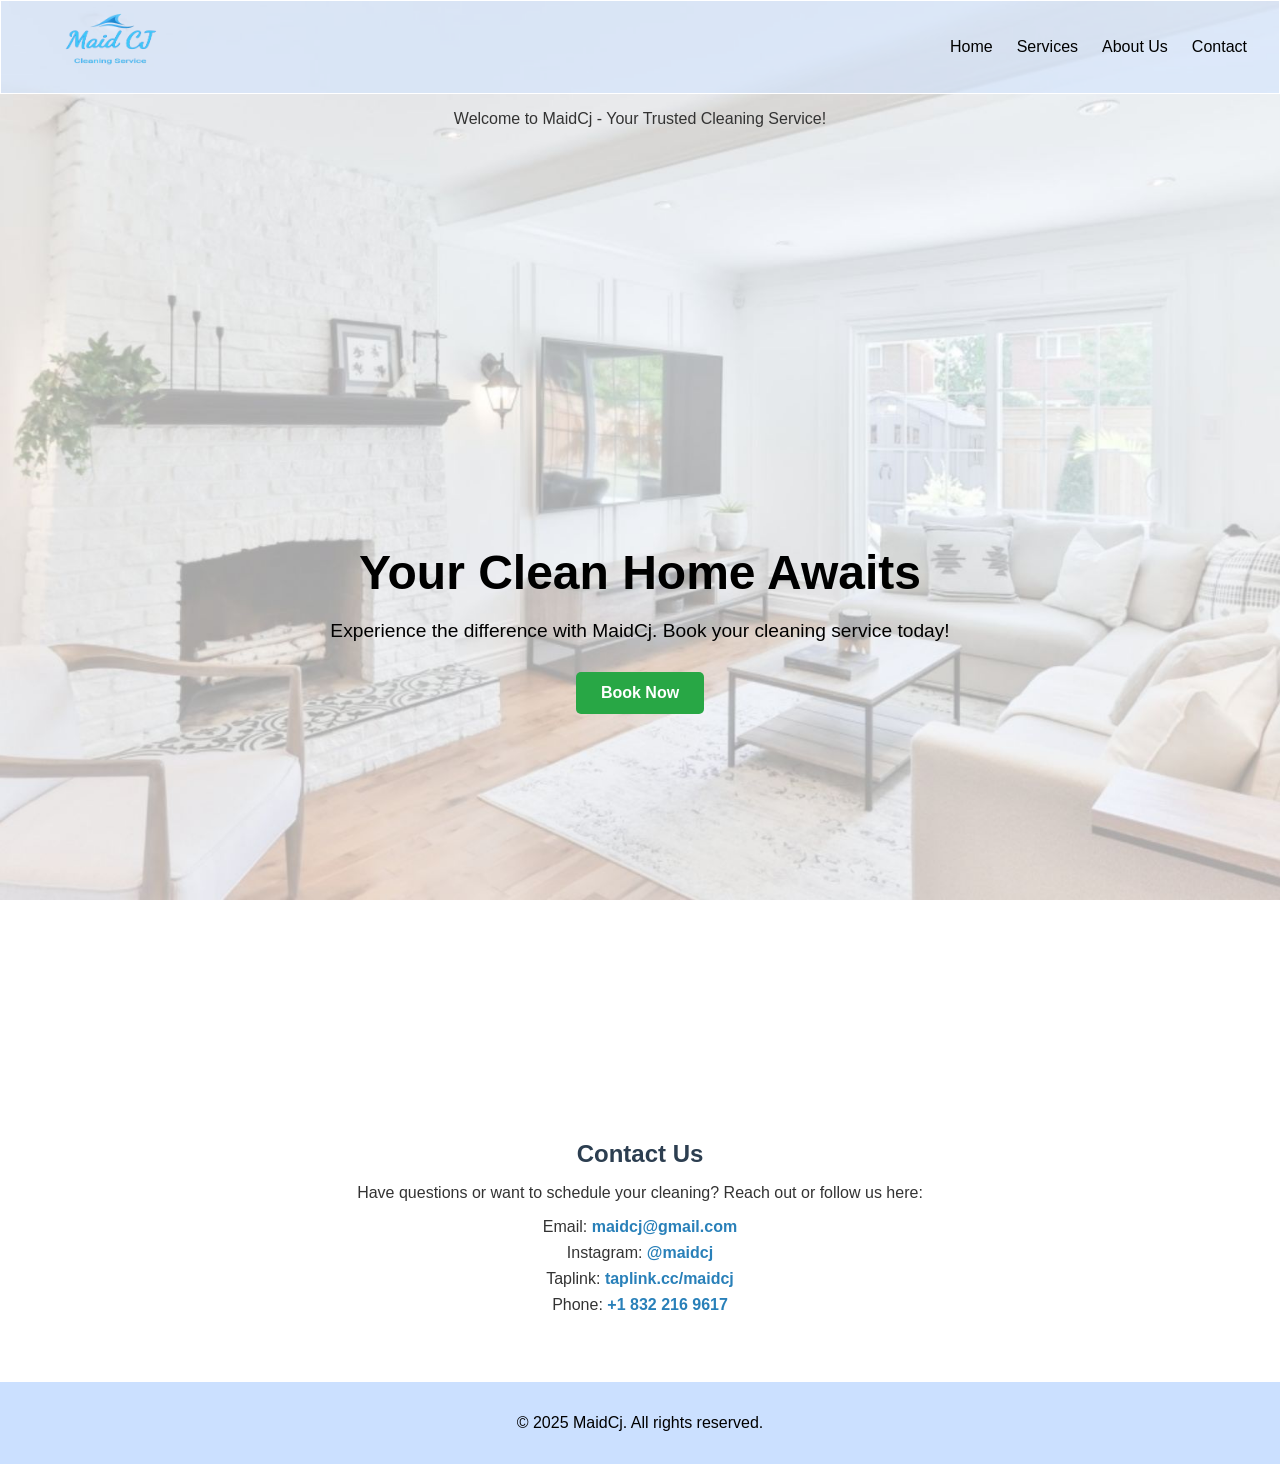
==== maid_page/index.html @ c974608c "Add files via upload" ====
<!DOCTYPE html>
<html lang="es">

<head>
  <meta charset="UTF-8">
  <meta name="viewport" content="width=device-width, initial-scale=1.0">
  <title>MaidCj</title>
  <link rel="stylesheet" href="assets/css/style.css">
</head>

<body>
  <header>
    <nav class="navbar">
      <div class="logo">
        <a href="index.html">
          <img src="assets/img/logo1.png" alt="MaidCj Logo"></a>
      </div>
      <button class="menu-toggle">&#9776;</button> <!-- ícono hamburguesa -->
      <ul class="nav-links">
        <li><a href="index.html">Home</a></li>
        <li><a href="services.html">Services</a></li>
        <li><a href="about.html">About Us</a></li>
        <li><a href="contact.html">Contact</a></li>
      </ul>
    </nav>
  </header>

  <p class="titulo">Welcome to MaidCj - Your Trusted Cleaning Service!</p>
  <section class="hero-section">
    <div class="hero-content">
      <h1>Your Clean Home Awaits</h1>
      <p>Experience the difference with MaidCj. Book your cleaning service today!</p>
      <a href="contact.html" class="cta-button">Book Now</a>
    </div>
  </section>

  <main>
    <!-- Aquí puedes insertar contenido adicional si lo necesitas -->
  </main>

  <section id="contact">
    <h2>Contact Us</h2>
    <p>Have questions or want to schedule your cleaning? Reach out or follow us here:</p>
    <ul>
      <li>Email: <a href="https://mail.google.com/mail/?view=cm&to=maidcj@gmail.com"
          target="_blank">maidcj@gmail.com</a></li>
      <li>Instagram: <a href="https://www.instagram.com/maidcj3/" target="_blank">@maidcj</a></li>
      <li>Taplink: <a href="https://taplink.cc/maidcj" target="_blank">taplink.cc/maidcj</a></li>
      <li>Phone: <a href="https://api.whatsapp.com/send/?phone=%2B18322169617&text&type=phone_number&app_absent=0"
          target="_blank">+1 832 216 9617</a></li>
    </ul>
  </section>

  <footer>
    <p>&copy; 2025 MaidCj. All rights reserved.</p>
  </footer>

  <script>
    const toggle = document.querySelector('.menu-toggle');
    const navLinks = document.querySelector('.nav-links');

    toggle.addEventListener('click', () => {
      navLinks.classList.toggle('show');
    });
  </script>
</body>

</html>
---- maid_page/assets/css/style.css ----
body {
    margin: 0;
    padding: 0;
    font-family: 'Segoe UI', Arial, sans-serif;
    background: url('../img/casa3.jpg') no-repeat center center fixed;
    color: #333;
    background-size: cover;
}


.navbar {
    display: flex;
    justify-content: space-between;
    align-items: center;
    background: rgba(210, 228, 255, 0.6);
    padding: 1rem 2rem;
    height: 60px;
    position: relative;
    border: #ffffff solid 1px;
}

.logo img {
    height: 220px;
    width: auto;

}

.nav-links {
    list-style: none;
    display: flex;
    gap: 1.5rem;

}

.nav-links a {
    color: #000000;
    text-decoration: none;
    font-weight: 500;
}

.nav-links a:hover {
    text-decoration: underline;
}

.hero {
    padding: 6rem 2rem;
    text-align: center;
    color: #fff;
}

.hero-text h1 {
    font-size: 3rem;
    margin-bottom: 1rem;
}

.hero-text p {
    font-size: 1.2rem;
    margin-bottom: 2rem;
}

.btn {
    background: #ffc107;
    color: #000;
    padding: 0.8rem 1.5rem;
    border-radius: 5px;
    text-decoration: none;
    font-weight: bold;
}

.btn:hover {
    background: #e0a800;
}

.intro {
    padding: 2rem;
    text-align: center;
}

footer {
    background: #cbe0ff;
    color: #000000;
    text-align: center;
    padding: 1rem;
    margin-top: 2rem;
}

.titulo {
    text-align: center;
    margin-bottom: 2rem;
}


/* Hero section */
.hero-section {
    display: flex;
    align-items: center;
    justify-content: center;
    height: 100vh;
    /* ocupa toda la altura de la pantalla */
    text-align: center;
    color: #fff;
    /* texto blanco para contraste *
    /* capa oscura transparente encima del fondo */

}

/* Contenido dentro del hero */
.hero-content h1 {
    font-size: 3rem;
    margin-bottom: 20px;
    color: #000
}

.hero-content p {
    font-size: 1.2rem;
    margin-bottom: 30px;
    color: #000;
}

/* Botón CTA */
.cta-button {
    display: inline-block;
    padding: 12px 25px;
    font-size: 1rem;
    font-weight: bold;
    color: #fff;
    background: #28a745;
    /* verde atractivo */
    border: none;
    border-radius: 5px;
    text-decoration: none;
    transition: background 0.3s ease, transform 0.2s ease;
}

.cta-button:hover {
    background: #218838;
    /* tono más oscuro al pasar el mouse */
    transform: scale(1.05);
    /* efecto de agrandar */
}

.menu-toggle {
    display: none;
    font-size: 2rem;
    background: none;
    border: none;
    cursor: pointer;
}

@media (max-width: 768px) {

    .nav-links {
        position: absolute;
        top: 80%;
        right: 0;
        flex-direction: column;

        /* 🎨 EFECTO VIDRIO */
        background: rgba(210, 228, 255, 0.6);
        backdrop-filter: blur(12px);
        -webkit-backdrop-filter: blur(12px);

        width: 180px;
        height: auto;
        padding: 1rem 0;
        display: none;
        z-index: 999;

        border: 1px solid rgba(255, 255, 255, 0.4);
        border-radius: 12px;
        box-shadow: 0 10px 25px rgba(0, 0, 0, 0.15);
    }

    .nav-links a {
        padding: 12px 20px;
        display: block;
        color: #000;
        font-weight: 500;
    }

    .nav-links a:hover {
        background: rgba(255, 255, 255, 0.25);
        border-radius: 8px;
    }

    .nav-links.show {
        display: flex;
    }

    .menu-toggle {
        display: block;
    }
}

#contact {
    background: transparent;
    padding: 20px;
    border-radius: 8px;
    text-align: center;
    margin-top: 40px;
}

#contact h2 {
    color: #2c3e50;
    margin-bottom: 10px;

}

#contact ul {
    list-style: none;
    padding: 0;
}

#contact li {
    margin: 8px 0;
    font-size: 16px;
}

#contact a {
    color: #2980b9;
    text-decoration: none;
    font-weight: bold;
}

#contact a:hover {
    text-decoration: underline;
}
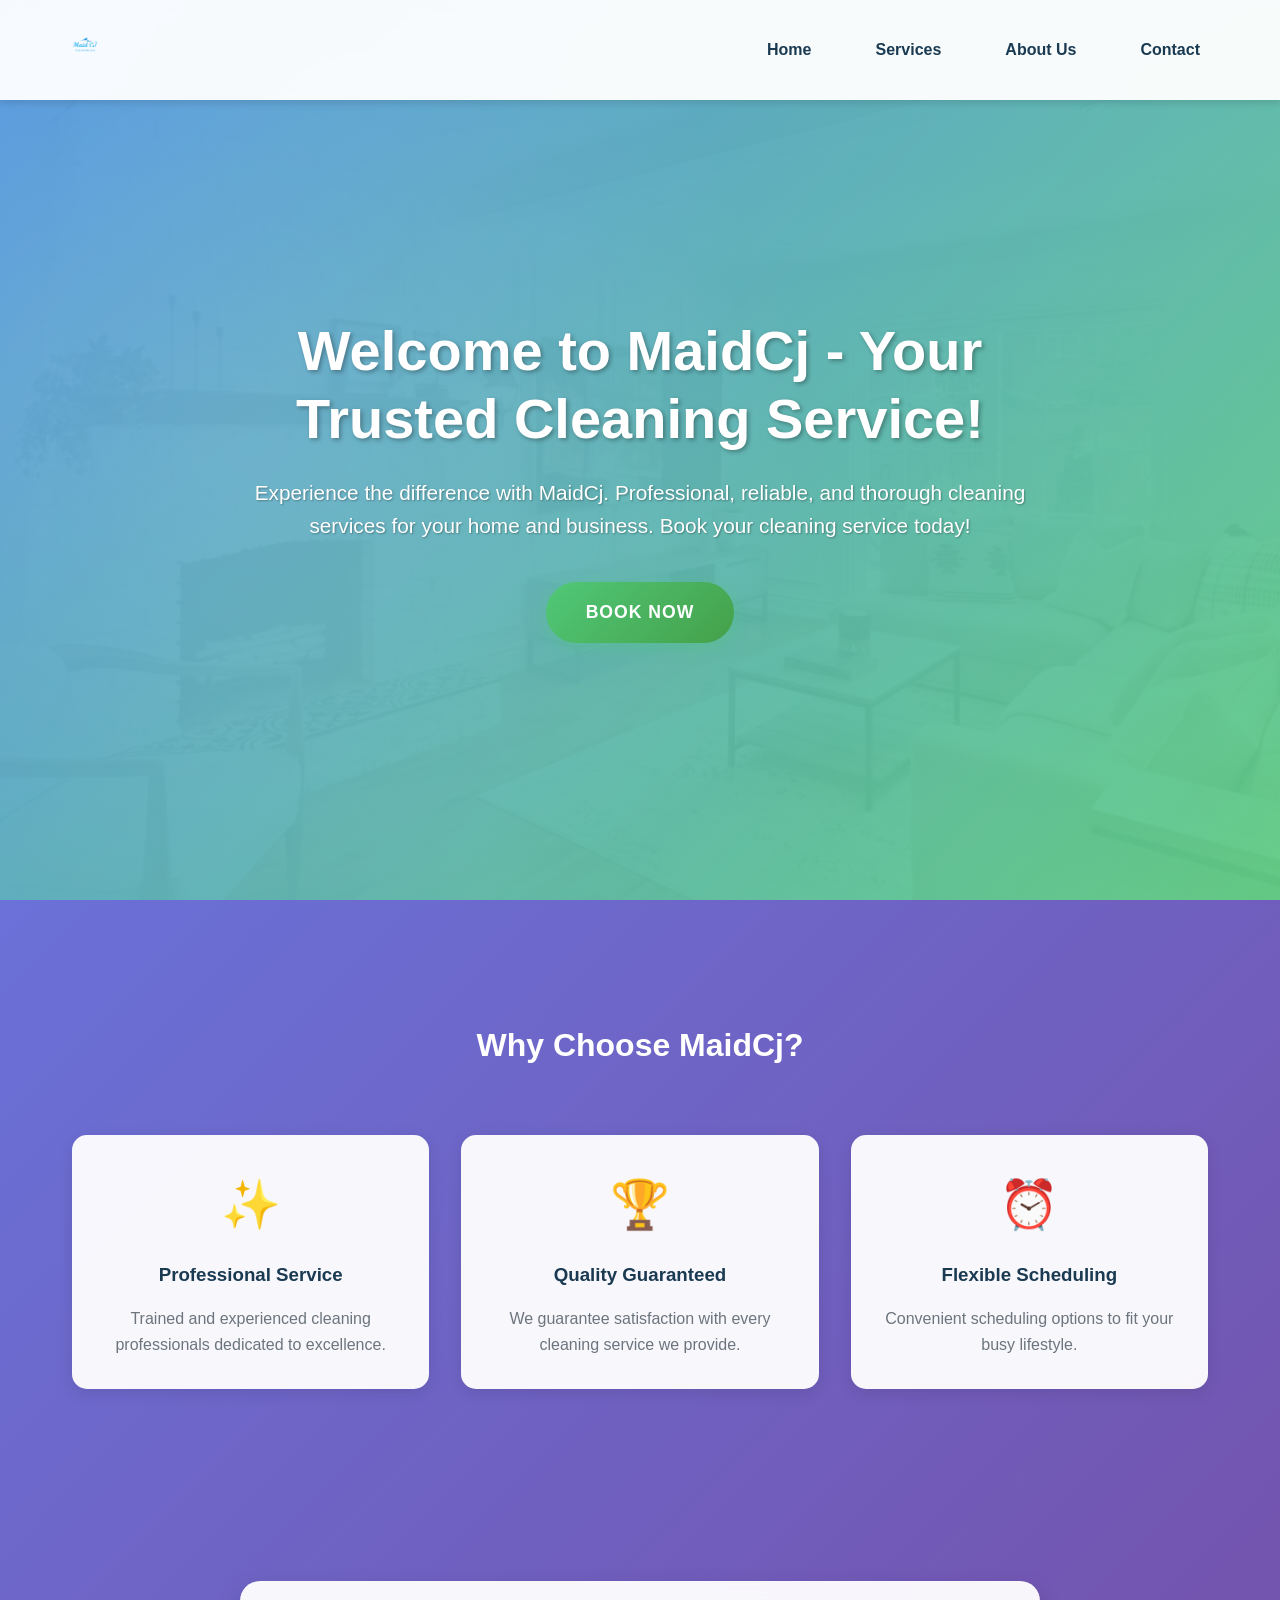
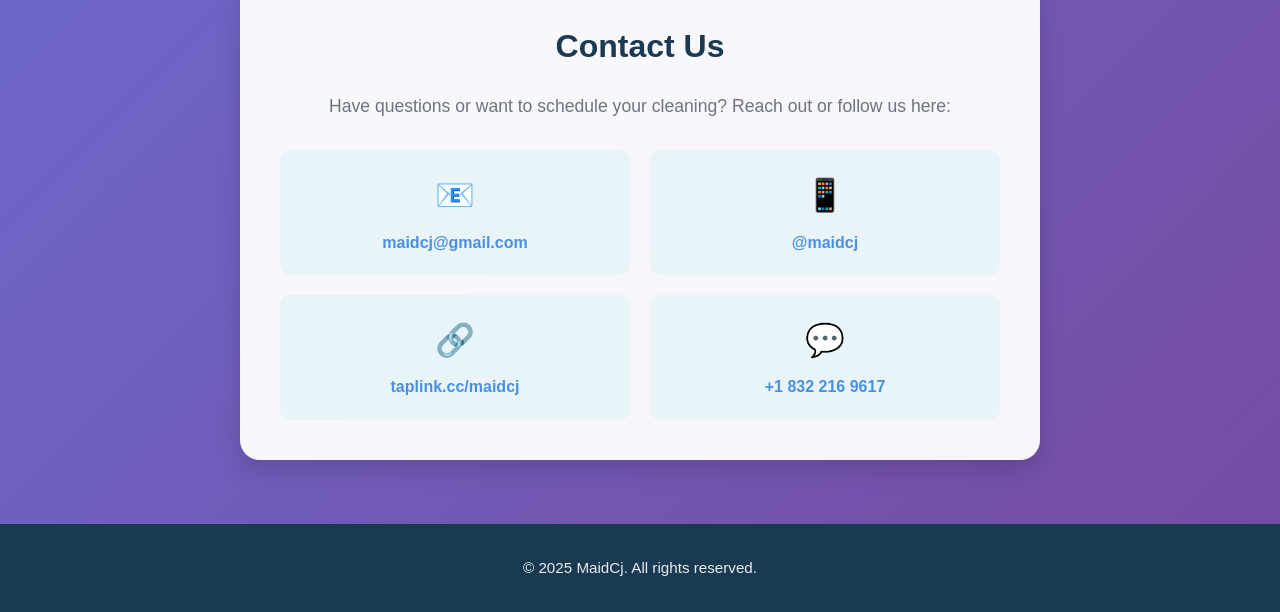
==== commit 2d43341e: "Update MaidCj website with modern design and improved structure - Added comprehensive .gitignore fil" ====
--- a/maid_page/index.html
+++ b/maid_page/index.html
@@ -1,68 +1,97 @@
-<!DOCTYPE html>
-<html lang="es">
-
-<head>
-  <meta charset="UTF-8">
-  <meta name="viewport" content="width=device-width, initial-scale=1.0">
-  <title>MaidCj</title>
-  <link rel="stylesheet" href="assets/css/style.css">
-</head>
-
-<body>
-  <header>
-    <nav class="navbar">
-      <div class="logo">
-        <a href="index.html">
-          <img src="assets/img/logo1.png" alt="MaidCj Logo"></a>
-      </div>
-      <button class="menu-toggle">&#9776;</button> <!-- ícono hamburguesa -->
-      <ul class="nav-links">
-        <li><a href="index.html">Home</a></li>
-        <li><a href="services.html">Services</a></li>
-        <li><a href="about.html">About Us</a></li>
-        <li><a href="contact.html">Contact</a></li>
-      </ul>
-    </nav>
-  </header>
-
-  <p class="titulo">Welcome to MaidCj - Your Trusted Cleaning Service!</p>
-  <section class="hero-section">
-    <div class="hero-content">
-      <h1>Your Clean Home Awaits</h1>
-      <p>Experience the difference with MaidCj. Book your cleaning service today!</p>
-      <a href="contact.html" class="cta-button">Book Now</a>
-    </div>
-  </section>
-
-  <main>
-    <!-- Aquí puedes insertar contenido adicional si lo necesitas -->
-  </main>
-
-  <section id="contact">
-    <h2>Contact Us</h2>
-    <p>Have questions or want to schedule your cleaning? Reach out or follow us here:</p>
-    <ul>
-      <li>Email: <a href="https://mail.google.com/mail/?view=cm&to=maidcj@gmail.com"
-          target="_blank">maidcj@gmail.com</a></li>
-      <li>Instagram: <a href="https://www.instagram.com/maidcj3/" target="_blank">@maidcj</a></li>
-      <li>Taplink: <a href="https://taplink.cc/maidcj" target="_blank">taplink.cc/maidcj</a></li>
-      <li>Phone: <a href="https://api.whatsapp.com/send/?phone=%2B18322169617&text&type=phone_number&app_absent=0"
-          target="_blank">+1 832 216 9617</a></li>
-    </ul>
-  </section>
-
-  <footer>
-    <p>&copy; 2025 MaidCj. All rights reserved.</p>
-  </footer>
-
-  <script>
-    const toggle = document.querySelector('.menu-toggle');
-    const navLinks = document.querySelector('.nav-links');
-
-    toggle.addEventListener('click', () => {
-      navLinks.classList.toggle('show');
-    });
-  </script>
-</body>
-
+<!DOCTYPE html>
+<html lang="es">
+
+<head>
+  <meta charset="UTF-8">
+  <meta name="viewport" content="width=device-width, initial-scale=1.0">
+  <title>MaidCj - Professional Cleaning Services</title>
+  <link rel="stylesheet" href="assets/css/style.css">
+</head>
+
+<body>
+  <header>
+    <nav class="navbar">
+      <div class="logo">
+        <a href="index.html">
+          <img src="assets/img/logo1.png" alt="MaidCj Logo">
+        </a>
+      </div>
+      <button class="menu-toggle">&#9776;</button>
+      <ul class="nav-links">
+        <li><a href="index.html">Home</a></li>
+        <li><a href="services.html">Services</a></li>
+        <li><a href="about.html">About Us</a></li>
+        <li><a href="contact.html">Contact</a></li>
+      </ul>
+    </nav>
+  </header>
+
+  <section class="hero-section">
+    <div class="hero-content">
+      <h1>Welcome to MaidCj - Your Trusted Cleaning Service!</h1>
+      <p>Experience the difference with MaidCj. Professional, reliable, and thorough cleaning services for your home and business. Book your cleaning service today!</p>
+      <a href="contact.html" class="cta-button">Book Now</a>
+    </div>
+  </section>
+
+  <main>
+    <section class="features-section">
+      <h2 style="text-align: center; color: white; font-size: 2rem; margin-bottom: 2rem;">Why Choose MaidCj?</h2>
+      <div style="display: grid; grid-template-columns: repeat(auto-fit, minmax(250px, 1fr)); gap: 2rem; max-width: 1200px; margin: 0 auto; padding: 2rem;">
+        <div style="background: rgba(255,255,255,0.95); padding: 2rem; border-radius: 15px; text-align: center; box-shadow: 0 4px 15px rgba(0,0,0,0.1);">
+          <div style="font-size: 3rem; margin-bottom: 1rem;">✨</div>
+          <h3 style="color: #1a3a52; margin-bottom: 1rem;">Professional Service</h3>
+          <p style="color: #6c757d;">Trained and experienced cleaning professionals dedicated to excellence.</p>
+        </div>
+        <div style="background: rgba(255,255,255,0.95); padding: 2rem; border-radius: 15px; text-align: center; box-shadow: 0 4px 15px rgba(0,0,0,0.1);">
+          <div style="font-size: 3rem; margin-bottom: 1rem;">🏆</div>
+          <h3 style="color: #1a3a52; margin-bottom: 1rem;">Quality Guaranteed</h3>
+          <p style="color: #6c757d;">We guarantee satisfaction with every cleaning service we provide.</p>
+        </div>
+        <div style="background: rgba(255,255,255,0.95); padding: 2rem; border-radius: 15px; text-align: center; box-shadow: 0 4px 15px rgba(0,0,0,0.1);">
+          <div style="font-size: 3rem; margin-bottom: 1rem;">⏰</div>
+          <h3 style="color: #1a3a52; margin-bottom: 1rem;">Flexible Scheduling</h3>
+          <p style="color: #6c757d;">Convenient scheduling options to fit your busy lifestyle.</p>
+        </div>
+      </div>
+    </section>
+  </main>
+
+  <section id="contact">
+    <h2>Contact Us</h2>
+    <p>Have questions or want to schedule your cleaning? Reach out or follow us here:</p>
+    <ul>
+      <li>
+        <div style="font-size: 2rem; margin-bottom: 0.5rem;">📧</div>
+        <a href="https://mail.google.com/mail/?view=cm&to=maidcj@gmail.com" target="_blank">maidcj@gmail.com</a>
+      </li>
+      <li>
+        <div style="font-size: 2rem; margin-bottom: 0.5rem;">📱</div>
+        <a href="https://www.instagram.com/maidcj3/" target="_blank">@maidcj</a>
+      </li>
+      <li>
+        <div style="font-size: 2rem; margin-bottom: 0.5rem;">🔗</div>
+        <a href="https://taplink.cc/maidcj" target="_blank">taplink.cc/maidcj</a>
+      </li>
+      <li>
+        <div style="font-size: 2rem; margin-bottom: 0.5rem;">💬</div>
+        <a href="https://api.whatsapp.com/send/?phone=%2B18322169617&text&type=phone_number&app_absent=0" target="_blank">+1 832 216 9617</a>
+      </li>
+    </ul>
+  </section>
+
+  <footer>
+    <p>&copy; 2025 MaidCj. All rights reserved.</p>
+  </footer>
+
+  <script>
+    const toggle = document.querySelector('.menu-toggle');
+    const navLinks = document.querySelector('.nav-links');
+
+    toggle.addEventListener('click', () => {
+      navLinks.classList.toggle('show');
+    });
+  </script>
+</body>
+
 </html>
--- a/maid_page/assets/css/style.css
+++ b/maid_page/assets/css/style.css
@@ -1,227 +1,398 @@
-body {
-    margin: 0;
-    padding: 0;
-    font-family: 'Segoe UI', Arial, sans-serif;
-    background: url('../img/casa3.jpg') no-repeat center center fixed;
-    color: #333;
-    background-size: cover;
-}
-
-
-.navbar {
-    display: flex;
-    justify-content: space-between;
-    align-items: center;
-    background: rgba(210, 228, 255, 0.6);
-    padding: 1rem 2rem;
-    height: 60px;
-    position: relative;
-    border: #ffffff solid 1px;
-}
-
-.logo img {
-    height: 220px;
-    width: auto;
-
-}
-
-.nav-links {
-    list-style: none;
-    display: flex;
-    gap: 1.5rem;
-
-}
-
-.nav-links a {
-    color: #000000;
-    text-decoration: none;
-    font-weight: 500;
-}
-
-.nav-links a:hover {
-    text-decoration: underline;
-}
-
-.hero {
-    padding: 6rem 2rem;
-    text-align: center;
-    color: #fff;
-}
-
-.hero-text h1 {
-    font-size: 3rem;
-    margin-bottom: 1rem;
-}
-
-.hero-text p {
-    font-size: 1.2rem;
-    margin-bottom: 2rem;
-}
-
-.btn {
-    background: #ffc107;
-    color: #000;
-    padding: 0.8rem 1.5rem;
-    border-radius: 5px;
-    text-decoration: none;
-    font-weight: bold;
-}
-
-.btn:hover {
-    background: #e0a800;
-}
-
-.intro {
-    padding: 2rem;
-    text-align: center;
-}
-
-footer {
-    background: #cbe0ff;
-    color: #000000;
-    text-align: center;
-    padding: 1rem;
-    margin-top: 2rem;
-}
-
-.titulo {
-    text-align: center;
-    margin-bottom: 2rem;
-}
-
-
-/* Hero section */
-.hero-section {
-    display: flex;
-    align-items: center;
-    justify-content: center;
-    height: 100vh;
-    /* ocupa toda la altura de la pantalla */
-    text-align: center;
-    color: #fff;
-    /* texto blanco para contraste *
-    /* capa oscura transparente encima del fondo */
-
-}
-
-/* Contenido dentro del hero */
-.hero-content h1 {
-    font-size: 3rem;
-    margin-bottom: 20px;
-    color: #000
-}
-
-.hero-content p {
-    font-size: 1.2rem;
-    margin-bottom: 30px;
-    color: #000;
-}
-
-/* Botón CTA */
-.cta-button {
-    display: inline-block;
-    padding: 12px 25px;
-    font-size: 1rem;
-    font-weight: bold;
-    color: #fff;
-    background: #28a745;
-    /* verde atractivo */
-    border: none;
-    border-radius: 5px;
-    text-decoration: none;
-    transition: background 0.3s ease, transform 0.2s ease;
-}
-
-.cta-button:hover {
-    background: #218838;
-    /* tono más oscuro al pasar el mouse */
-    transform: scale(1.05);
-    /* efecto de agrandar */
-}
-
-.menu-toggle {
-    display: none;
-    font-size: 2rem;
-    background: none;
-    border: none;
-    cursor: pointer;
-}
-
-@media (max-width: 768px) {
-
-    .nav-links {
-        position: absolute;
-        top: 80%;
-        right: 0;
-        flex-direction: column;
-
-        /* 🎨 EFECTO VIDRIO */
-        background: rgba(210, 228, 255, 0.6);
-        backdrop-filter: blur(12px);
-        -webkit-backdrop-filter: blur(12px);
-
-        width: 180px;
-        height: auto;
-        padding: 1rem 0;
-        display: none;
-        z-index: 999;
-
-        border: 1px solid rgba(255, 255, 255, 0.4);
-        border-radius: 12px;
-        box-shadow: 0 10px 25px rgba(0, 0, 0, 0.15);
-    }
-
-    .nav-links a {
-        padding: 12px 20px;
-        display: block;
-        color: #000;
-        font-weight: 500;
-    }
-
-    .nav-links a:hover {
-        background: rgba(255, 255, 255, 0.25);
-        border-radius: 8px;
-    }
-
-    .nav-links.show {
-        display: flex;
-    }
-
-    .menu-toggle {
-        display: block;
-    }
-}
-
-#contact {
-    background: transparent;
-    padding: 20px;
-    border-radius: 8px;
-    text-align: center;
-    margin-top: 40px;
-}
-
-#contact h2 {
-    color: #2c3e50;
-    margin-bottom: 10px;
-
-}
-
-#contact ul {
-    list-style: none;
-    padding: 0;
-}
-
-#contact li {
-    margin: 8px 0;
-    font-size: 16px;
-}
-
-#contact a {
-    color: #2980b9;
-    text-decoration: none;
-    font-weight: bold;
-}
-
-#contact a:hover {
-    text-decoration: underline;
+/* ========================================
+   MAIDCJ - Modern Professional Design
+   ======================================== */
+
+:root {
+    --primary-color: #4A90E2;
+    --secondary-color: #50C878;
+    --accent-color: #FFD700;
+    --dark-blue: #1a3a52;
+    --light-blue: #e8f4f8;
+    --white: #ffffff;
+    --gray-light: #f5f7fa;
+    --gray-medium: #6c757d;
+    --shadow: 0 4px 6px rgba(0, 0, 0, 0.1);
+    --shadow-lg: 0 10px 25px rgba(0, 0, 0, 0.15);
+    --transition: all 0.3s ease;
+}
+
+* {
+    margin: 0;
+    padding: 0;
+    box-sizing: border-box;
+}
+
+body {
+    font-family: 'Segoe UI', 'Roboto', Arial, sans-serif;
+    line-height: 1.6;
+    color: #333;
+    background: linear-gradient(135deg, #667eea 0%, #764ba2 100%);
+    min-height: 100vh;
+}
+
+/* ========================================
+   NAVBAR
+   ======================================== */
+header {
+    position: fixed;
+    top: 0;
+    left: 0;
+    right: 0;
+    z-index: 1000;
+    background: rgba(255, 255, 255, 0.95);
+    backdrop-filter: blur(10px);
+    box-shadow: var(--shadow);
+}
+
+.navbar {
+    display: flex;
+    justify-content: space-between;
+    align-items: center;
+    padding: 1rem 5%;
+    max-width: 1400px;
+    margin: 0 auto;
+}
+
+.logo img {
+    height: 60px;
+    width: auto;
+    transition: var(--transition);
+}
+
+.logo img:hover {
+    transform: scale(1.05);
+}
+
+.nav-links {
+    list-style: none;
+    display: flex;
+    gap: 2rem;
+    align-items: center;
+}
+
+.nav-links a {
+    color: var(--dark-blue);
+    text-decoration: none;
+    font-weight: 600;
+    font-size: 1rem;
+    padding: 0.5rem 1rem;
+    border-radius: 5px;
+    transition: var(--transition);
+    position: relative;
+}
+
+.nav-links a::after {
+    content: '';
+    position: absolute;
+    bottom: 0;
+    left: 50%;
+    transform: translateX(-50%);
+    width: 0;
+    height: 2px;
+    background: var(--primary-color);
+    transition: var(--transition);
+}
+
+.nav-links a:hover::after {
+    width: 80%;
+}
+
+.nav-links a:hover {
+    color: var(--primary-color);
+}
+
+.menu-toggle {
+    display: none;
+    font-size: 1.8rem;
+    background: none;
+    border: none;
+    cursor: pointer;
+    color: var(--dark-blue);
+    transition: var(--transition);
+}
+
+.menu-toggle:hover {
+    color: var(--primary-color);
+}
+
+/* ========================================
+   HERO SECTION
+   ======================================== */
+.hero-section {
+    min-height: 100vh;
+    display: flex;
+    align-items: center;
+    justify-content: center;
+    text-align: center;
+    padding: 120px 20px 60px;
+    background: linear-gradient(135deg, rgba(74, 144, 226, 0.9) 0%, rgba(80, 200, 120, 0.85) 100%),
+                url('../img/casa3.jpg') center/cover no-repeat;
+    position: relative;
+    overflow: hidden;
+}
+
+.hero-section::before {
+    content: '';
+    position: absolute;
+    top: 0;
+    left: 0;
+    right: 0;
+    bottom: 0;
+    background: radial-gradient(circle at 20% 50%, rgba(255, 255, 255, 0.1) 0%, transparent 50%);
+    pointer-events: none;
+}
+
+.hero-content {
+    position: relative;
+    z-index: 1;
+    max-width: 800px;
+    animation: fadeInUp 1s ease;
+}
+
+@keyframes fadeInUp {
+    from {
+        opacity: 0;
+        transform: translateY(30px);
+    }
+    to {
+        opacity: 1;
+        transform: translateY(0);
+    }
+}
+
+.hero-content h1 {
+    font-size: 3.5rem;
+    font-weight: 700;
+    color: var(--white);
+    margin-bottom: 1.5rem;
+    text-shadow: 2px 2px 4px rgba(0, 0, 0, 0.3);
+    line-height: 1.2;
+}
+
+.hero-content p {
+    font-size: 1.3rem;
+    color: var(--white);
+    margin-bottom: 2.5rem;
+    text-shadow: 1px 1px 2px rgba(0, 0, 0, 0.3);
+}
+
+.cta-button {
+    display: inline-block;
+    padding: 1rem 2.5rem;
+    font-size: 1.1rem;
+    font-weight: 700;
+    color: var(--white);
+    background: linear-gradient(135deg, var(--secondary-color) 0%, #45a049 100%);
+    border: none;
+    border-radius: 50px;
+    text-decoration: none;
+    box-shadow: 0 4px 15px rgba(80, 200, 120, 0.4);
+    transition: var(--transition);
+    text-transform: uppercase;
+    letter-spacing: 1px;
+}
+
+.cta-button:hover {
+    transform: translateY(-3px);
+    box-shadow: 0 6px 20px rgba(80, 200, 120, 0.6);
+    background: linear-gradient(135deg, #50C878 0%, #50c878 100%);
+}
+
+/* ========================================
+   TITLES
+   ======================================== */
+.titulo {
+    text-align: center;
+    font-size: 2.5rem;
+    font-weight: 700;
+    color: var(--white);
+    margin: 2rem 0;
+    text-shadow: 2px 2px 4px rgba(0, 0, 0, 0.3);
+}
+
+/* ========================================
+   SECTIONS
+   ======================================== */
+main {
+    padding: 60px 20px;
+    max-width: 1400px;
+    margin: 0 auto;
+}
+
+section {
+    margin-bottom: 60px;
+}
+
+/* ========================================
+   CONTACT SECTION
+   ======================================== */
+#contact {
+    background: rgba(255, 255, 255, 0.95);
+    backdrop-filter: blur(10px);
+    padding: 40px;
+    border-radius: 20px;
+    text-align: center;
+    margin: 40px auto;
+    max-width: 800px;
+    box-shadow: var(--shadow-lg);
+}
+
+#contact h2 {
+    color: var(--dark-blue);
+    font-size: 2rem;
+    margin-bottom: 20px;
+    font-weight: 700;
+}
+
+#contact p {
+    color: var(--gray-medium);
+    margin-bottom: 30px;
+    font-size: 1.1rem;
+}
+
+#contact ul {
+    list-style: none;
+    padding: 0;
+    display: grid;
+    grid-template-columns: repeat(auto-fit, minmax(250px, 1fr));
+    gap: 20px;
+}
+
+#contact li {
+    background: var(--light-blue);
+    padding: 20px;
+    border-radius: 10px;
+    transition: var(--transition);
+}
+
+#contact li:hover {
+    transform: translateY(-5px);
+    box-shadow: var(--shadow);
+}
+
+#contact a {
+    color: var(--primary-color);
+    text-decoration: none;
+    font-weight: 600;
+    font-size: 1rem;
+    transition: var(--transition);
+}
+
+#contact a:hover {
+    color: var(--secondary-color);
+}
+
+/* ========================================
+   FOOTER
+   ======================================== */
+footer {
+    background: var(--dark-blue);
+    color: var(--white);
+    text-align: center;
+    padding: 2rem;
+    margin-top: 4rem;
+}
+
+footer p {
+    font-size: 0.95rem;
+    opacity: 0.9;
+}
+
+/* ========================================
+   RESPONSIVE DESIGN
+   ======================================== */
+@media (max-width: 768px) {
+    .navbar {
+        padding: 1rem;
+    }
+
+    .logo img {
+        height: 50px;
+    }
+
+    .menu-toggle {
+        display: block;
+    }
+
+    .nav-links {
+        position: absolute;
+        top: 100%;
+        left: 0;
+        right: 0;
+        flex-direction: column;
+        background: rgba(255, 255, 255, 0.98);
+        backdrop-filter: blur(15px);
+        padding: 1.5rem;
+        display: none;
+        gap: 1rem;
+        box-shadow: var(--shadow-lg);
+        border-top: 1px solid rgba(0, 0, 0, 0.1);
+    }
+
+    .nav-links.show {
+        display: flex;
+        animation: slideDown 0.3s ease;
+    }
+
+    @keyframes slideDown {
+        from {
+            opacity: 0;
+            transform: translateY(-10px);
+        }
+        to {
+            opacity: 1;
+            transform: translateY(0);
+        }
+    }
+
+    .nav-links a {
+        padding: 0.8rem 1.5rem;
+        width: 100%;
+        text-align: center;
+        border-radius: 8px;
+    }
+
+    .nav-links a:hover {
+        background: var(--light-blue);
+    }
+
+    .hero-content h1 {
+        font-size: 2.2rem;
+    }
+
+    .hero-content p {
+        font-size: 1.1rem;
+    }
+
+    .cta-button {
+        padding: 0.9rem 2rem;
+        font-size: 1rem;
+    }
+
+    .titulo {
+        font-size: 2rem;
+    }
+
+    #contact {
+        padding: 30px 20px;
+        margin: 30px 15px;
+    }
+
+    #contact ul {
+        grid-template-columns: 1fr;
+    }
+}
+
+@media (max-width: 480px) {
+    .hero-content h1 {
+        font-size: 1.8rem;
+    }
+
+    .hero-content p {
+        font-size: 1rem;
+    }
+
+    .titulo {
+        font-size: 1.6rem;
+    }
 }
